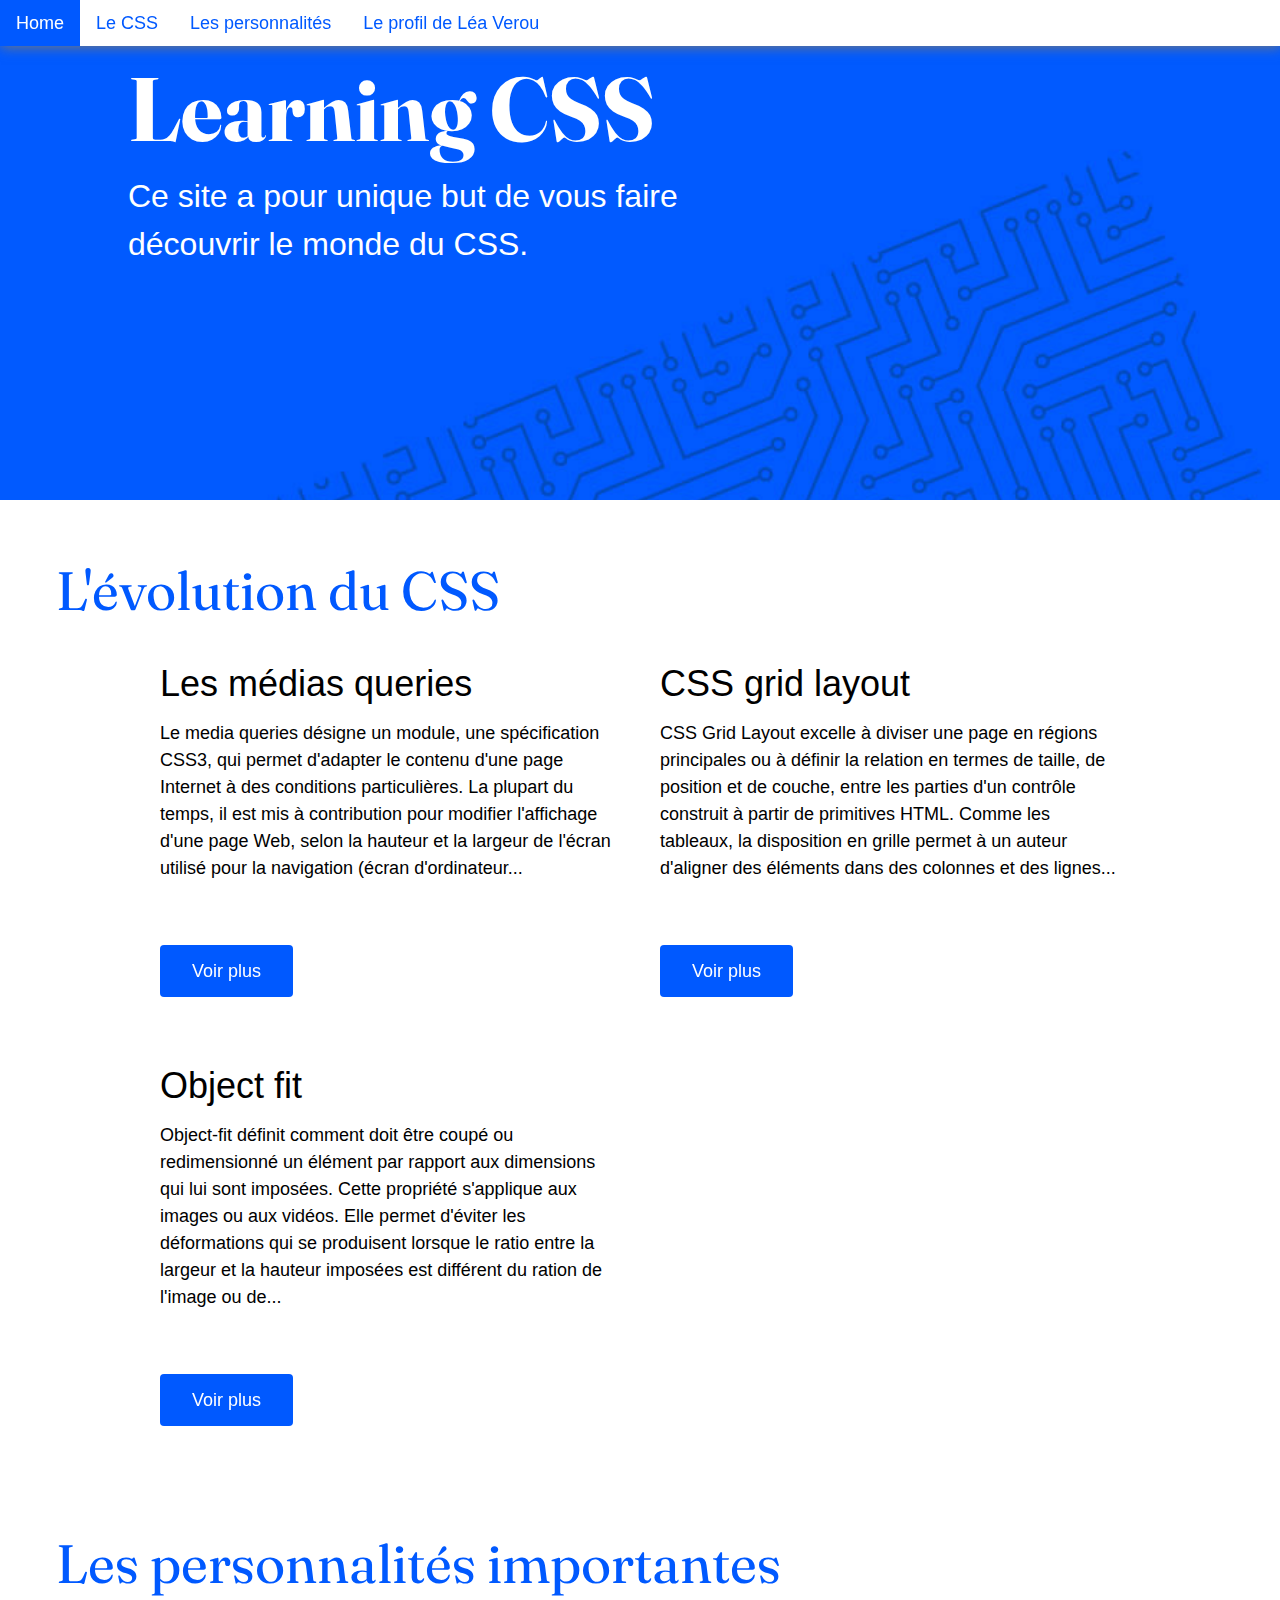
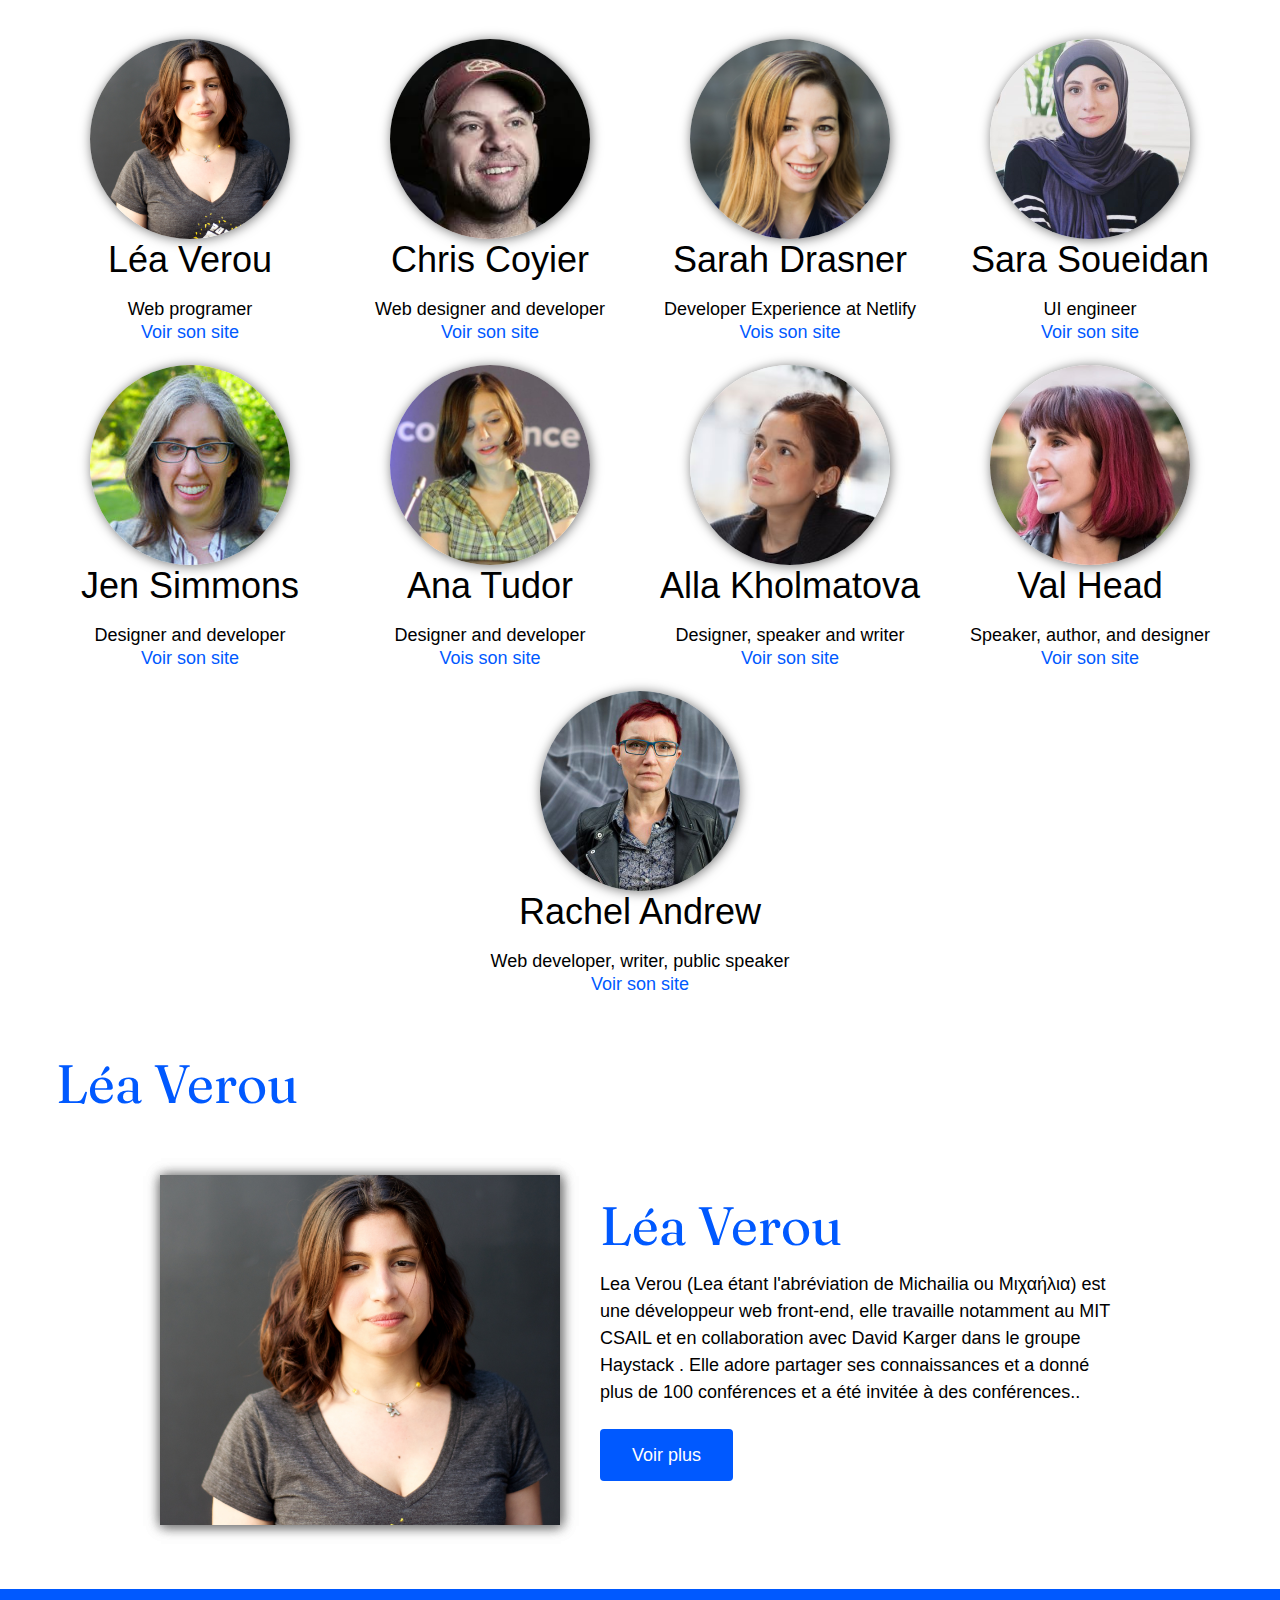
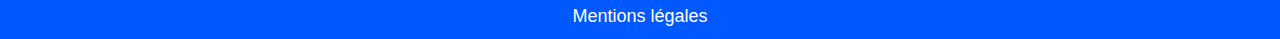
==== index.html @ d127ae35 "first commit" ====
<!DOCTYPE html>
<html lang="en" dir="ltr">

<head>
  <meta charset="utf-8">
  <title>homepage css</title>
  <link rel="stylesheet" href="css/reset.css">
  <link rel="stylesheet" href="css/style.css">
  <link rel="stylesheet" href="css/typographie.css">
  <link rel="stylesheet" href="css/media-queries.css">
  <link rel="stylesheet" href="css/grid.css">
  <link rel="icon" type="image/svg" href="images/flaticon.svg">

</head>

<body>
  <header>
    <label for="menu-burger" class="show-menu">&#9776;</label>
    <input type="checkbox" id="menu-burger" role="button">
  <nav class="header">
      <ul>
      <li><a href="index.html">Home</a></li>
          <li><a href="le-css.html">Le CSS</a></li>
          <li><a href="personnalites.html">Les personnalités</a></li>
          <li><a href="profil.html">Le profil de Léa Verou</a></li>
       </ul>
    </nav>
  </header>
    <div class="parallax">
      <div class="en-tete">
    <h1>Learning CSS</h1>
    <p>Ce site a pour unique but de vous faire découvrir le monde du CSS.</p>
  </div>
    </div>

        <div class="content-home">
      <h2> L'évolution du CSS </h2>
      <div class="grid-home">
        <div class="css-grid-item">
        <h3>Les médias queries </h3>
        <p>Le media queries désigne un module, une spécification CSS3, qui permet d'adapter le contenu d'une page Internet à des conditions particulières. La plupart du temps, il est mis à contribution pour modifier l'affichage d'une page Web, selon la hauteur et la largeur de l'écran utilisé pour la navigation (écran d'ordinateur...</p>
<a class="button" href="le-css.html"><span>Voir plus</span></a>
</div>
  <div class="css-grid-item">
      <h3> CSS grid layout</h3>
        <p>CSS Grid Layout excelle à diviser une page en régions principales ou à définir la relation en termes de taille, de position et de couche, entre les parties d'un contrôle construit à partir de primitives HTML. Comme les tableaux, la disposition en grille permet à un auteur d'aligner des éléments dans des colonnes et des lignes...
</p>
<a class="button" href="le-css.html"><span>Voir plus</span></a>
</div>
<div class="css-grid-item">
      <h3> Object fit </h3>
        <p>Object-fit définit comment doit être coupé ou redimensionné un élément par rapport aux dimensions qui lui sont imposées. Cette propriété s'applique aux images ou aux vidéos. Elle permet d'éviter les déformations qui se produisent lorsque le ratio entre la largeur et la hauteur imposées est différent du ration de l'image ou de...</p>
<a class="button" href="le-css.html"><span>Voir plus</span></a>
</div>
      </div>
        <h2> Les personnalités importantes </h2>
        <div class="perso">
        <section>
        <a href="profil.html">
        <img class="roundedImage" src="images/leaverou.jpg" alt=""/>
        </a>
        <h3> Léa Verou </h3>
        <p> Web programer</p>
        <a href="https://lea.verou.me/">Voir son site </a>
      </section>
        <section>
        <a href="personnalites.html">
        <img class="roundedImage" src="images/chriscoyier.jpeg" alt=""/>
        </a>
        <h3> Chris Coyier </h3>
        <p> Web designer and developer </p>
        <a href="https://chriscoyier.net/">Voir son site </a>
      </section>
        <section>
        <a href="personnalites.html">
        <img class="roundedImage" src="images/sarahdrasner.jpg" alt=""/>
        </a>
        <h3> Sarah Drasner </h3>
        <p> Developer Experience at Netlify </p>
        <a href="https://www.sarasoueidan.com/"> Vois son site </a>
      </section>
        <section>
        <a href="personnalites.html">
        <img class="roundedImage" src="images/sarasoueidan.jpg" alt=""/>
        </a>
        <h3> Sara Soueidan </h3>
        <p> UI engineer  </p>
        <a href="https://sarahdrasnerdesign.com/"> Voir son site </a>
      </section>
        <section>
        <a href="personnalites.html">
        <img class="roundedImage" src="images/jensimmons.jpeg" alt=""/>
        </a>
        <h3> Jen Simmons </h3>
        <p> Designer and developer </p>
        <a href="https://jensimmons.com/"> Voir son site </a>
      </section>
        <section>
        <a href="personnalites.html">
        <img class="roundedImage" src="images/anatudor.jpg" alt=""/>
        </a>
        <h3> Ana Tudor </h3>
        <p> Designer and developer </p>
        <a href="https://codepen.io/thebabydino"> Vois son site </a>
      </section>
        <section>
        <a href="personnalites.html">
        <img class="roundedImage" src="images/allakholmatova.jpg" alt=""/>
        </a>
        <h3> Alla Kholmatova </h3>
        <p> Designer, speaker and writer </p>
        <a href="https://www.craftui.com/"> Voir son site </a>
      </section>
        <section>
        <a href="personnalites.html">
        <img class="roundedImage" src="images/valhead.jpg" alt=""/>
        </a>
        <h3> Val Head </h3>
        <p> Speaker, author, and designer </p>
        <a href="https://valhead.com/"> Voir son site </a>
      </section>
        <section>
        <a href="personnalites.html">
        <img class="roundedImage" src="images/rachelandrew.jpg" alt=""/>
        </a>
        <h3> Rachel Andrew </h3>
        <p> Web developer, writer, public speaker </p>
        <a href="https://rachelandrew.co.uk/"> Voir son site </a>
      </section>
        </div>
        <h2> Léa Verou </h2>
<div class="leaverou">
<section class="img-lea">
  <a href="profil.html">
  <img  class="img-lea" src="images/leaverou.jpg" alt=""/>
  </a>
</section>
<section class="texte-lea">
  <h2>Léa Verou</h2>
        <p>   Lea Verou (Lea étant l'abréviation de Michailia ou Μιχαήλια) est une développeur web front-end, elle travaille notamment au MIT CSAIL et en collaboration avec David Karger dans le groupe Haystack .

Elle adore partager ses connaissances et a donné plus de 100 conférences et a été invitée à des conférences..</p>
        <a class="button" href="profil.html"><span>Voir plus</span></a>
</section>
</div>
</div>
      <footer>
          <br>
        <ul>
        <li><a href="mentions-legales.html">Mentions légales</a></li>
        </ul>
      </footer>
</body>
</html>
---- css/style.css ----
@import url('https://fonts.googleapis.com/css2?family=Fraunces&display=swapx');

* {
  box-sizing: border-box;
  margin: 0px;
  padding: 0px;
}

body {
  font-family: sans-serif;
  font-family: Arial, Helvetica, sans-serif;
  font-size: 18px;
  position:relative;
}

/* menu */
.header{
  position: fixed;
  width: 100%;
  background-color: white;
  box-shadow: 1px 1px 12px #777;
}

nav ul{
  display: block;
  padding: 0;
  list-style-type : none;
  display: flex;
}

nav li {
  float: left;
    list-style-type: none;
}

nav li a {
  display: block;
  text-align: center;
  padding: 14px 16px;
  text-decoration: none;
  cursor: pointer;
  color: #0059ff;
}

nav li a:hover {
  background-color: #0059ff;
  color: white;
}

@keyframes menuShow {
  0% {
    right: -200px;
  } /*en dehosr de la vue*/
  100% {
    right: 0;
  } /* visible*/
}

header input[type="checkbox"]{
  display: none;
}

header input[type="checkbox"]:checked ~ nav{
  display: block;
  animation: menuShow 0.5s normal;
}

header label{
  float: right;
  display: none;
  font-size: 2rem;
  padding-left: 20px;
  line-height: 50px;
  background-color: white;
  width: 100%;
  position: fixed;
  cursor: pointer;
  color: #0059ff;
  box-shadow: 1px 1px 12px #777;
}

@media screen and (max-width: 600px){

  header label{
    display: block;
  }

  header nav{
    position: absolute;
    z-index: 10;
    display: none;
    right: 0em;
    top: 50px;
    width: 150px;

  }

  nav ul{
    flex-direction: column;
    margin: 0;
  }

}

/* footer */
footer {
  background-color: #0059ff;
  height: 50px;
  width: 100%;
  text-align: center;
  margin-top: 64px;
}
footer li a {
  text-decoration: none;
  color: white;
}

/* buttons */
.button {
  background-color: #0059ff;
  border: none;
  color: white;
  padding: 16px 32px;
  text-align: center;
  cursor: pointer;
  border-radius: 4px;
}
.button span {
  cursor: pointer;
  display: inline-block;
  position: relative;
  transition: 0.5s;
  margin: 40px 0px 40px 0px;
}

.button span:after {
  content: '\00bb';
  position: absolute;
  opacity: 0;
  top: 0;
  right: -20px;
  transition: 0.5s;
}

.button:hover span {
  padding-right: 25px;
}

.button:hover span:after {
  opacity: 1;
  right: 0;
}


/* homepage */

.parallax {
  background-image: url("images/parallax.jpg");
  height: 500px;
  width: 100%;
  background-attachment: fixed;
  background-position: right;
  background-repeat: no-repeat;
  background-size: cover;
}

.en-tete{
  max-width: 600px;
  margin-left: 10vw;

}

.content-home {
  max-width: 1200px;
  margin: 0 auto;
}

 .roundedImage{
    overflow:hidden;
    border-radius:100%;
    box-shadow: 1px 1px 12px #777;
    width:200px;
    height:200px;
}

.perso {
      display: flex;
      flex-wrap: wrap;
      margin-top: 24px;
}

.perso section {
  text-align: center;
  width: 300px;
  max-width: 1200px;
  margin: 0 auto;
  padding-top: 24px;
}

.perso img:hover {
   opacity: 0.8;
}
.leaverou {
  max-width: 75vw;
  margin: 0 auto;
  margin-top: 64px;
  display: flex;
  flex-direction: row;
  border: black;
}
.img-lea {
  width: 400px;
  height: 350px;
  object-fit: cover;
  object-position: 20% 10%;
  box-shadow: 1px 1px 12px #777;
}

.texte-lea {
  margin-left: 40px;
}
.texte-lea h2 {
  margin: 0px;
  padding-top: 24px;
}

/* page mention légale */

.list-mentions li{
  float: none;
  padding: 10px 40px 10px 40px ;
  background-color: white;
}

/* profil page */
.img-lea-profil {
  width: 400px;
  height: 600px;
  object-fit: cover;
  object-position: 30% 10%;
  box-shadow: 1px 1px 12px #777;
}

/* CSS */

.css {
  max-width: 700px;
  margin: 0 auto;
  padding: 10px 20px 10px 20px;
}

.css h3 {
  font-family: "Fraunces";
  font-weight: bold;
  font-size: 3em;
  color: #0059ff;
  padding-top: 64px;
}
.css p {
  padding-top: 24px;
  line-height: 1.5em;
}
---- css/typographie.css ----
h1 {
  text-align: center;
  font-family: "Fraunces";
  font-weight: bold;
  font-size: 5.625rem;
  color: #0059ff;
  padding-top: 64px;
}


h2 {
  column-span: all;
  font-family: "Fraunces";
  font-size: 3em;
  color: #0059ff;
  margin: 64px 16px 24px 16px;
}

h3 {
  font-size: 2em;
  font-weight: lighter;
}
p {
  padding-top: 18px;
  color: black;
  line-height: 1.5em;
}
a{
  text-decoration: none;
  color: #0059ff;
}
---- css/media-queries.css ----
/* Extra small devices (phones, 600px and down) */
@media only screen and (max-width: 600px) {
  h1{
    font-size: 4rem;
  }
  .parallax h1{
    color: white;
    font-size: 4rem;
    text-align: left;
  }
  .parallax p {
    color: white;
    font-size: 2em;
  }
  .leaverou {
    flex-direction: column;
  }
}

/* Small devices (portrait tablets and large phones, 600px and up) */
@media only screen and (min-width: 600px) {
  h1{
    font-size: 4rem;
  }
  .parallax h1{
    color: white;
    font-size: 4rem;
    text-align: left;
  }
  .parallax p {
    color: white;
    font-size: 2rem;
  }

}


/* Medium devices (landscape tablets, 768px and up) */
@media only screen and (min-width: 768px) {
  h1{
    font-size: 4rem;
  }
  .parallax h1{
    color: white;
    font-size: 4rem;
    text-align: left;
  }
  .parallax p {
    color: white;
    font-size: rem;
  }
}

/* Large devices (laptops/desktops, 992px and up) */
@media only screen and (min-width: 992px) {
  .parallax h1{
    color: white;
    font-size: 5.625rem;
    text-align: left;
  }
  .parallax p {
    color: white;
    font-size: 2rem;
  }


}

@media only screen and (max-width: 992px) {
.leaverou {
  flex-direction: column;
}
}
/* Extra large devices (large laptops and desktops, 1200px and up) */
@media only screen and (min-width: 1200px) {
  .parallax h1{
    color: white;
    font-size: 5.625rem;
    text-align: left;
  }

  .parallax p {
    color: white;
    font-size: 2rem;
  }

}
---- css/grid.css ----
.grid-home{
  display : grid;
  grid-template-columns: repeat(auto-fit, minmax(300px, 1fr));
  grid-column-gap : 40px;
  max-width: 75vw;
  margin: 0 auto;
}

.css-grid-item {
  min-width: 350px;
  margin: 24px 0 24px 0;
}

.css-grid-item p {
  margin-bottom: 40px;
  line-height: 1.5em;
}

.perso-conteneur{
  display : grid;
  grid-template-columns: repeat(auto-fit, minmax(300px, 1fr));
  grid-column-gap : 16px;
  grid-row-gap : 40px;
  max-width: 75vw;
  margin: 0 auto;
  margin-top: 64px;
}

.perso-grid-item {
  max-width: 600px;
}
.perso-grid-item img {
  width: 100%;
}

.perso-grid-item h3 {
 margin-top: 24px;
}
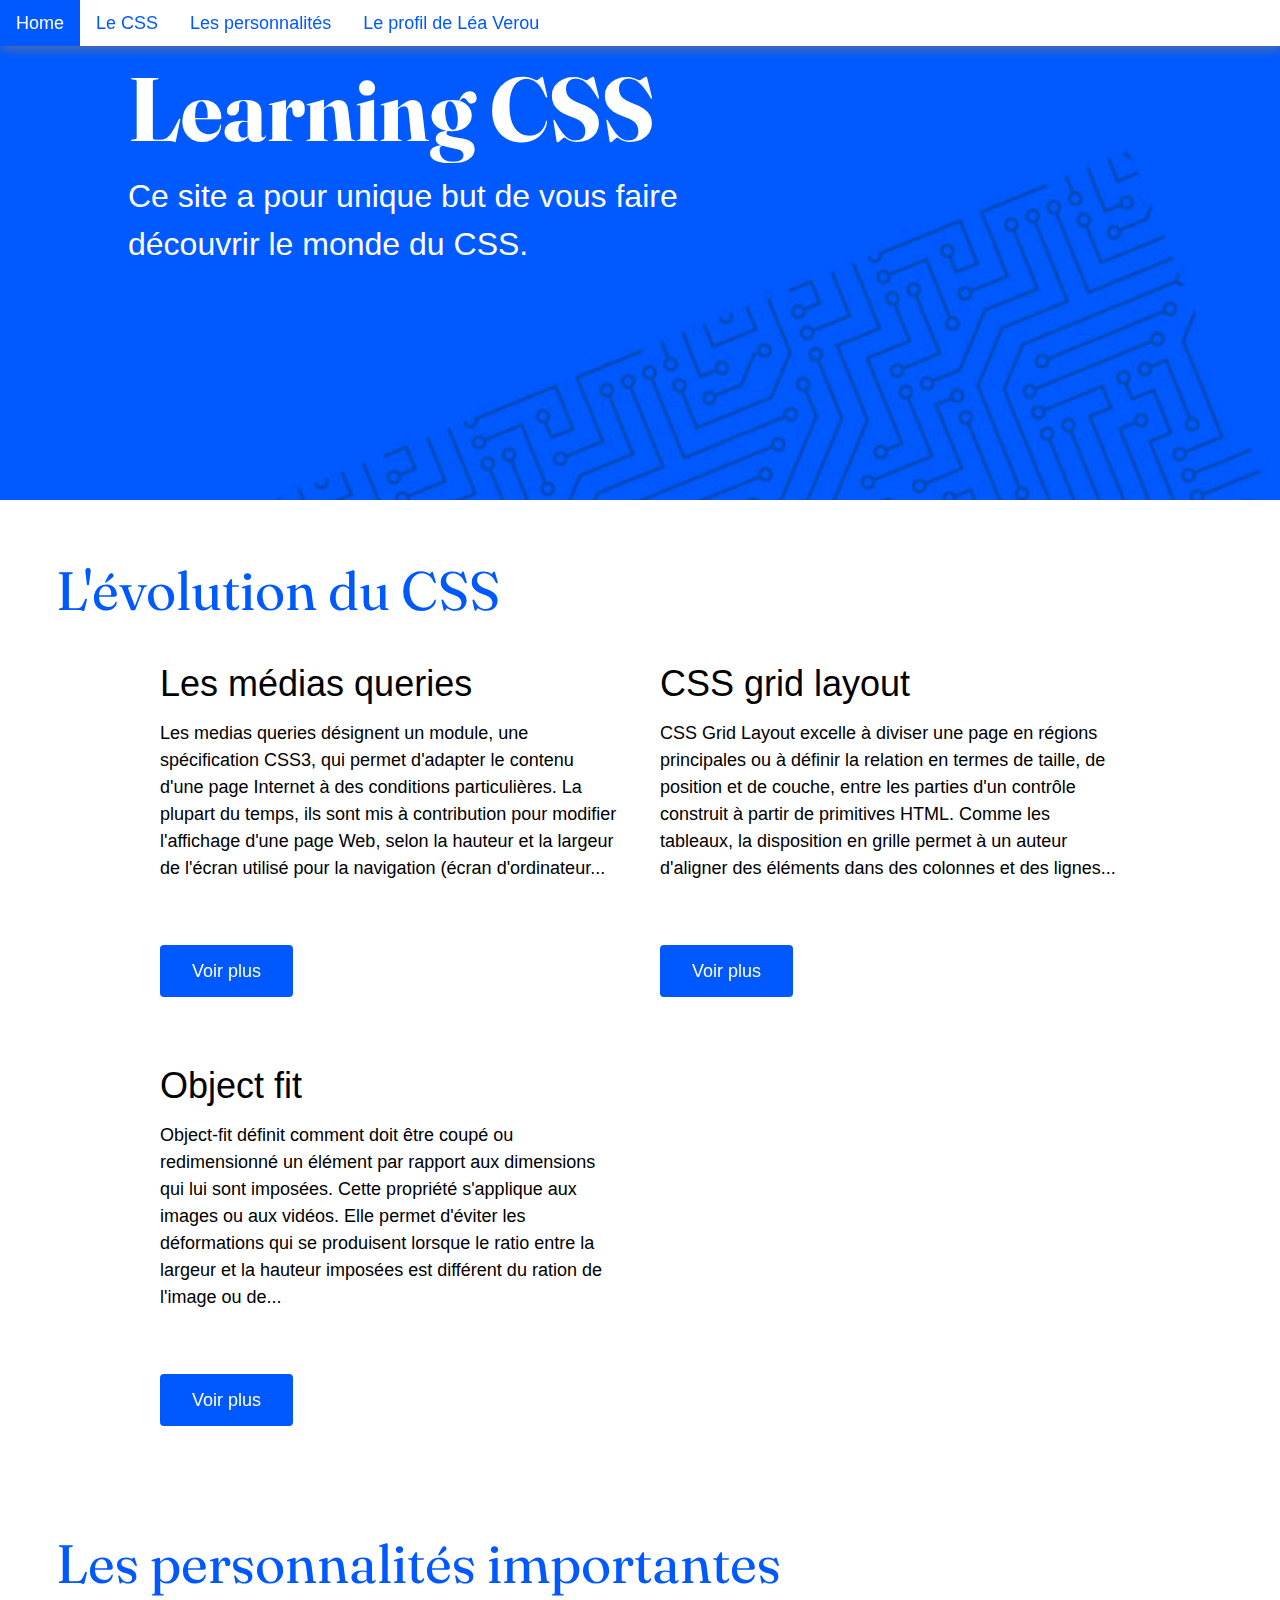
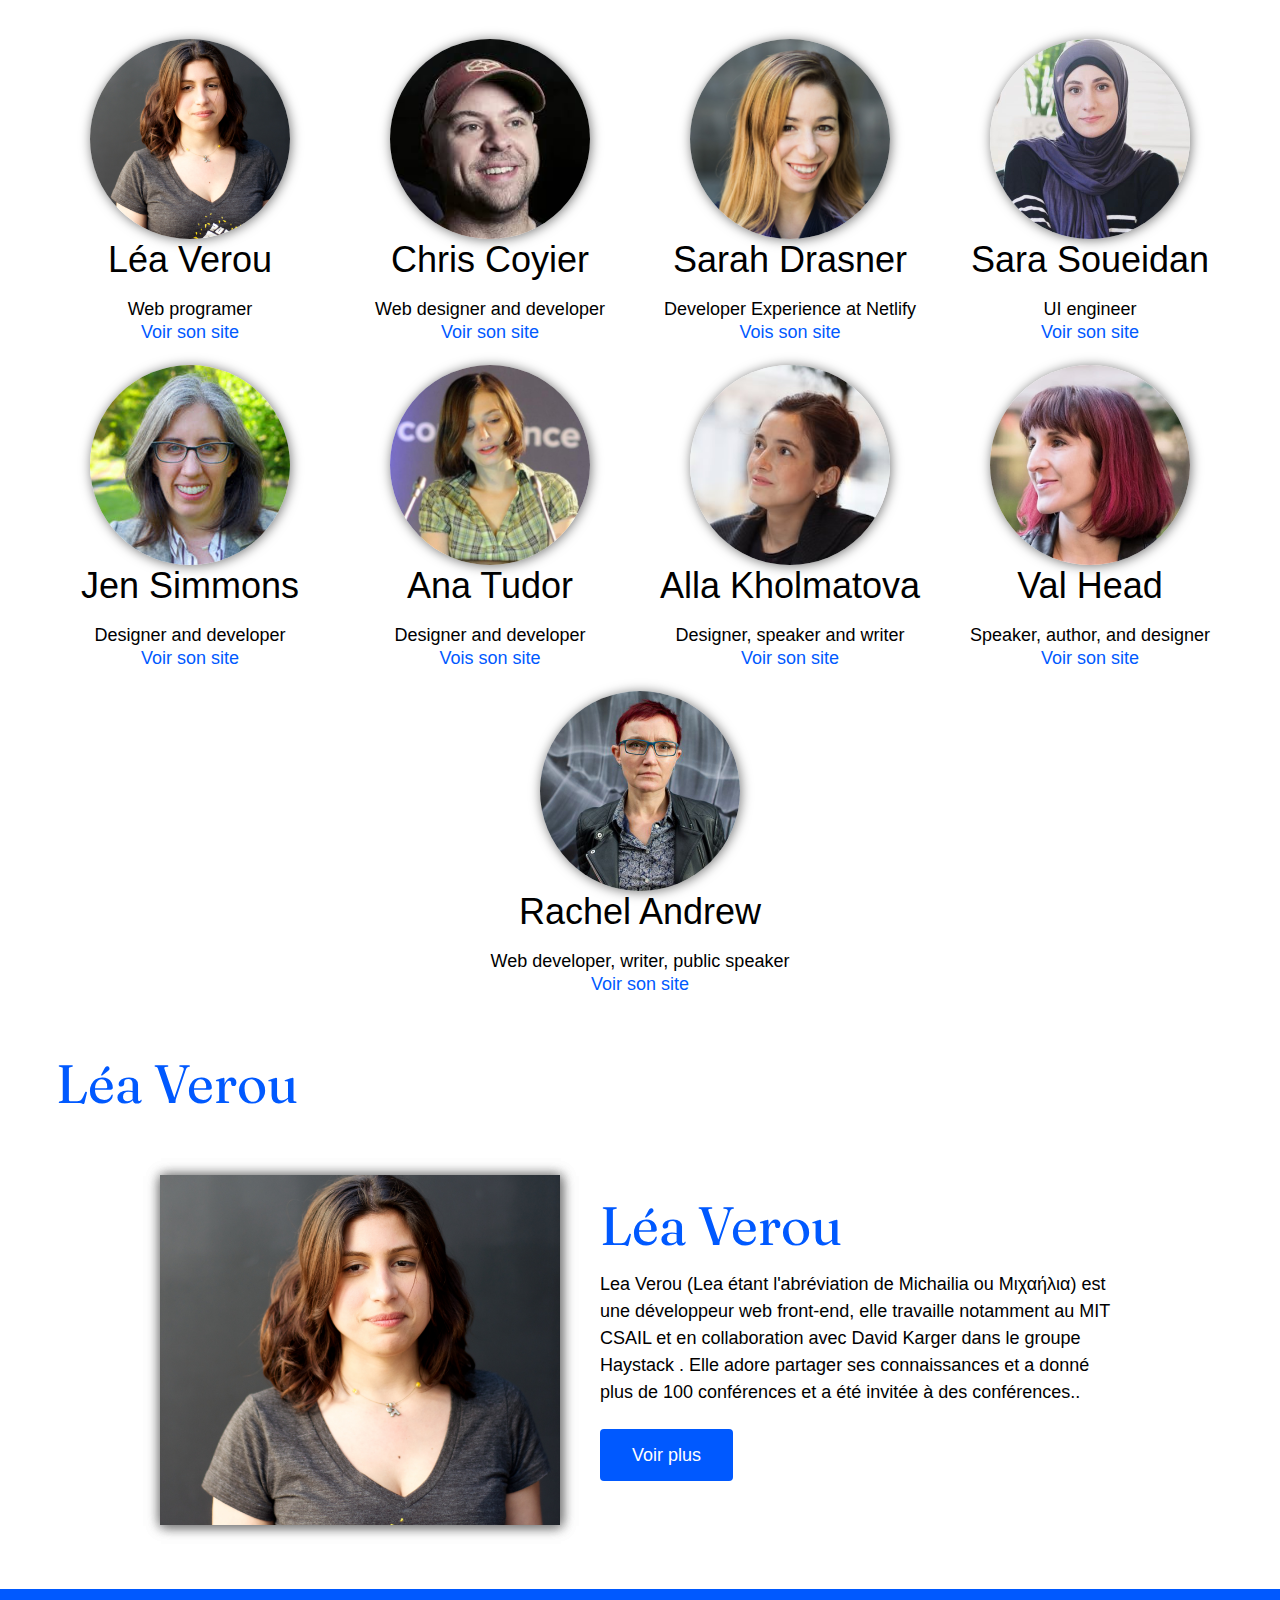
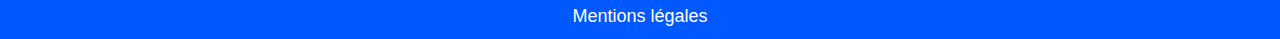
==== commit 23d5f390: "23/02/2021" ====
--- a/index.html
+++ b/index.html
@@ -1,154 +1,175 @@
 <!DOCTYPE html>
 <html lang="en" dir="ltr">
+  <head>
+    <meta charset="utf-8" />
+    <title>homepage css</title>
+    <link rel="stylesheet" href="css/reset.css" />
+    <link rel="stylesheet" href="css/style.css" />
+    <link rel="stylesheet" href="css/typographie.css" />
+    <link rel="stylesheet" href="css/media-queries.css" />
+    <link rel="stylesheet" href="css/grid.css" />
+    <link rel="icon" type="image/svg" href="images/flaticon.svg" />
+  </head>
 
-<head>
-  <meta charset="utf-8">
-  <title>homepage css</title>
-  <link rel="stylesheet" href="css/reset.css">
-  <link rel="stylesheet" href="css/style.css">
-  <link rel="stylesheet" href="css/typographie.css">
-  <link rel="stylesheet" href="css/media-queries.css">
-  <link rel="stylesheet" href="css/grid.css">
-  <link rel="icon" type="image/svg" href="images/flaticon.svg">
-
-</head>
-
-<body>
-  <header>
-    <label for="menu-burger" class="show-menu">&#9776;</label>
-    <input type="checkbox" id="menu-burger" role="button">
-  <nav class="header">
-      <ul>
-      <li><a href="index.html">Home</a></li>
+  <body>
+    <header>
+      <label for="menu-burger" class="show-menu">&#9776;</label>
+      <input type="checkbox" id="menu-burger" role="button" />
+      <nav class="header">
+        <ul>
+          <li><a href="index.html">Home</a></li>
           <li><a href="le-css.html">Le CSS</a></li>
           <li><a href="personnalites.html">Les personnalités</a></li>
           <li><a href="profil.html">Le profil de Léa Verou</a></li>
-       </ul>
-    </nav>
-  </header>
+        </ul>
+      </nav>
+    </header>
     <div class="parallax">
       <div class="en-tete">
-    <h1>Learning CSS</h1>
-    <p>Ce site a pour unique but de vous faire découvrir le monde du CSS.</p>
-  </div>
+        <h1>Learning CSS</h1>
+        <p>
+          Ce site a pour unique but de vous faire découvrir le monde du CSS.
+        </p>
+      </div>
     </div>
 
-        <div class="content-home">
-      <h2> L'évolution du CSS </h2>
+    <div class="content-home">
+      <h2>L'évolution du CSS</h2>
       <div class="grid-home">
         <div class="css-grid-item">
-        <h3>Les médias queries </h3>
-        <p>Le media queries désigne un module, une spécification CSS3, qui permet d'adapter le contenu d'une page Internet à des conditions particulières. La plupart du temps, il est mis à contribution pour modifier l'affichage d'une page Web, selon la hauteur et la largeur de l'écran utilisé pour la navigation (écran d'ordinateur...</p>
-<a class="button" href="le-css.html"><span>Voir plus</span></a>
-</div>
-  <div class="css-grid-item">
-      <h3> CSS grid layout</h3>
-        <p>CSS Grid Layout excelle à diviser une page en régions principales ou à définir la relation en termes de taille, de position et de couche, entre les parties d'un contrôle construit à partir de primitives HTML. Comme les tableaux, la disposition en grille permet à un auteur d'aligner des éléments dans des colonnes et des lignes...
-</p>
-<a class="button" href="le-css.html"><span>Voir plus</span></a>
-</div>
-<div class="css-grid-item">
-      <h3> Object fit </h3>
-        <p>Object-fit définit comment doit être coupé ou redimensionné un élément par rapport aux dimensions qui lui sont imposées. Cette propriété s'applique aux images ou aux vidéos. Elle permet d'éviter les déformations qui se produisent lorsque le ratio entre la largeur et la hauteur imposées est différent du ration de l'image ou de...</p>
-<a class="button" href="le-css.html"><span>Voir plus</span></a>
-</div>
+          <h3>Les médias queries</h3>
+          <p>
+            Les medias queries désignent un module, une spécification CSS3, qui
+            permet d'adapter le contenu d'une page Internet à des conditions
+            particulières. La plupart du temps, ils sont mis à contribution pour
+            modifier l'affichage d'une page Web, selon la hauteur et la largeur
+            de l'écran utilisé pour la navigation (écran d'ordinateur...
+          </p>
+          <a class="button" href="le-css.html"><span>Voir plus</span></a>
+        </div>
+        <div class="css-grid-item">
+          <h3>CSS grid layout</h3>
+          <p>
+            CSS Grid Layout excelle à diviser une page en régions principales ou
+            à définir la relation en termes de taille, de position et de couche,
+            entre les parties d'un contrôle construit à partir de primitives
+            HTML. Comme les tableaux, la disposition en grille permet à un
+            auteur d'aligner des éléments dans des colonnes et des lignes...
+          </p>
+          <a class="button" href="le-css.html"><span>Voir plus</span></a>
+        </div>
+        <div class="css-grid-item">
+          <h3>Object fit</h3>
+          <p>
+            Object-fit définit comment doit être coupé ou redimensionné un
+            élément par rapport aux dimensions qui lui sont imposées. Cette
+            propriété s'applique aux images ou aux vidéos. Elle permet d'éviter
+            les déformations qui se produisent lorsque le ratio entre la largeur
+            et la hauteur imposées est différent du ration de l'image ou de...
+          </p>
+          <a class="button" href="le-css.html"><span>Voir plus</span></a>
+        </div>
       </div>
-        <h2> Les personnalités importantes </h2>
-        <div class="perso">
+      <h2>Les personnalités importantes</h2>
+      <div class="perso">
         <section>
-        <a href="profil.html">
-        <img class="roundedImage" src="images/leaverou.jpg" alt=""/>
-        </a>
-        <h3> Léa Verou </h3>
-        <p> Web programer</p>
-        <a href="https://lea.verou.me/">Voir son site </a>
-      </section>
+          <a href="profil.html">
+            <img class="roundedImage" src="images/leaverou.jpg" alt="" />
+          </a>
+          <h3>Léa Verou</h3>
+          <p>Web programer</p>
+          <a href="https://lea.verou.me/">Voir son site </a>
+        </section>
         <section>
-        <a href="personnalites.html">
-        <img class="roundedImage" src="images/chriscoyier.jpeg" alt=""/>
-        </a>
-        <h3> Chris Coyier </h3>
-        <p> Web designer and developer </p>
-        <a href="https://chriscoyier.net/">Voir son site </a>
-      </section>
+          <a href="personnalites.html">
+            <img class="roundedImage" src="images/chriscoyier.jpeg" alt="" />
+          </a>
+          <h3>Chris Coyier</h3>
+          <p>Web designer and developer</p>
+          <a href="https://chriscoyier.net/">Voir son site </a>
+        </section>
         <section>
-        <a href="personnalites.html">
-        <img class="roundedImage" src="images/sarahdrasner.jpg" alt=""/>
-        </a>
-        <h3> Sarah Drasner </h3>
-        <p> Developer Experience at Netlify </p>
-        <a href="https://www.sarasoueidan.com/"> Vois son site </a>
-      </section>
+          <a href="personnalites.html">
+            <img class="roundedImage" src="images/sarahdrasner.jpg" alt="" />
+          </a>
+          <h3>Sarah Drasner</h3>
+          <p>Developer Experience at Netlify</p>
+          <a href="https://www.sarasoueidan.com/"> Vois son site </a>
+        </section>
         <section>
-        <a href="personnalites.html">
-        <img class="roundedImage" src="images/sarasoueidan.jpg" alt=""/>
-        </a>
-        <h3> Sara Soueidan </h3>
-        <p> UI engineer  </p>
-        <a href="https://sarahdrasnerdesign.com/"> Voir son site </a>
-      </section>
+          <a href="personnalites.html">
+            <img class="roundedImage" src="images/sarasoueidan.jpg" alt="" />
+          </a>
+          <h3>Sara Soueidan</h3>
+          <p>UI engineer</p>
+          <a href="https://sarahdrasnerdesign.com/"> Voir son site </a>
+        </section>
         <section>
-        <a href="personnalites.html">
-        <img class="roundedImage" src="images/jensimmons.jpeg" alt=""/>
-        </a>
-        <h3> Jen Simmons </h3>
-        <p> Designer and developer </p>
-        <a href="https://jensimmons.com/"> Voir son site </a>
-      </section>
+          <a href="personnalites.html">
+            <img class="roundedImage" src="images/jensimmons.jpeg" alt="" />
+          </a>
+          <h3>Jen Simmons</h3>
+          <p>Designer and developer</p>
+          <a href="https://jensimmons.com/"> Voir son site </a>
+        </section>
         <section>
-        <a href="personnalites.html">
-        <img class="roundedImage" src="images/anatudor.jpg" alt=""/>
-        </a>
-        <h3> Ana Tudor </h3>
-        <p> Designer and developer </p>
-        <a href="https://codepen.io/thebabydino"> Vois son site </a>
-      </section>
+          <a href="personnalites.html">
+            <img class="roundedImage" src="images/anatudor.jpg" alt="" />
+          </a>
+          <h3>Ana Tudor</h3>
+          <p>Designer and developer</p>
+          <a href="https://codepen.io/thebabydino"> Vois son site </a>
+        </section>
         <section>
-        <a href="personnalites.html">
-        <img class="roundedImage" src="images/allakholmatova.jpg" alt=""/>
-        </a>
-        <h3> Alla Kholmatova </h3>
-        <p> Designer, speaker and writer </p>
-        <a href="https://www.craftui.com/"> Voir son site </a>
-      </section>
+          <a href="personnalites.html">
+            <img class="roundedImage" src="images/allakholmatova.jpg" alt="" />
+          </a>
+          <h3>Alla Kholmatova</h3>
+          <p>Designer, speaker and writer</p>
+          <a href="https://www.craftui.com/"> Voir son site </a>
+        </section>
         <section>
-        <a href="personnalites.html">
-        <img class="roundedImage" src="images/valhead.jpg" alt=""/>
-        </a>
-        <h3> Val Head </h3>
-        <p> Speaker, author, and designer </p>
-        <a href="https://valhead.com/"> Voir son site </a>
-      </section>
+          <a href="personnalites.html">
+            <img class="roundedImage" src="images/valhead.jpg" alt="" />
+          </a>
+          <h3>Val Head</h3>
+          <p>Speaker, author, and designer</p>
+          <a href="https://valhead.com/"> Voir son site </a>
+        </section>
         <section>
-        <a href="personnalites.html">
-        <img class="roundedImage" src="images/rachelandrew.jpg" alt=""/>
-        </a>
-        <h3> Rachel Andrew </h3>
-        <p> Web developer, writer, public speaker </p>
-        <a href="https://rachelandrew.co.uk/"> Voir son site </a>
-      </section>
-        </div>
-        <h2> Léa Verou </h2>
-<div class="leaverou">
-<section class="img-lea">
-  <a href="profil.html">
-  <img  class="img-lea" src="images/leaverou.jpg" alt=""/>
-  </a>
-</section>
-<section class="texte-lea">
-  <h2>Léa Verou</h2>
-        <p>   Lea Verou (Lea étant l'abréviation de Michailia ou Μιχαήλια) est une développeur web front-end, elle travaille notamment au MIT CSAIL et en collaboration avec David Karger dans le groupe Haystack .
-
-Elle adore partager ses connaissances et a donné plus de 100 conférences et a été invitée à des conférences..</p>
-        <a class="button" href="profil.html"><span>Voir plus</span></a>
-</section>
-</div>
-</div>
-      <footer>
-          <br>
-        <ul>
+          <a href="personnalites.html">
+            <img class="roundedImage" src="images/rachelandrew.jpg" alt="" />
+          </a>
+          <h3>Rachel Andrew</h3>
+          <p>Web developer, writer, public speaker</p>
+          <a href="https://rachelandrew.co.uk/"> Voir son site </a>
+        </section>
+      </div>
+      <h2>Léa Verou</h2>
+      <div class="leaverou">
+        <section class="img-lea">
+          <a href="profil.html">
+            <img class="img-lea" src="images/leaverou.jpg" alt="" />
+          </a>
+        </section>
+        <section class="texte-lea">
+          <h2>Léa Verou</h2>
+          <p>
+            Lea Verou (Lea étant l'abréviation de Michailia ou Μιχαήλια) est une
+            développeur web front-end, elle travaille notamment au MIT CSAIL et
+            en collaboration avec David Karger dans le groupe Haystack . Elle
+            adore partager ses connaissances et a donné plus de 100 conférences
+            et a été invitée à des conférences..
+          </p>
+          <a class="button" href="profil.html"><span>Voir plus</span></a>
+        </section>
+      </div>
+    </div>
+    <footer>
+      <br />
+      <ul>
         <li><a href="mentions-legales.html">Mentions légales</a></li>
-        </ul>
-      </footer>
-</body>
+      </ul>
+    </footer>
+  </body>
 </html>
--- a/css/style.css
+++ b/css/style.css
@@ -1,4 +1,4 @@
-@import url('https://fonts.googleapis.com/css2?family=Fraunces&display=swapx');
+@import url("https://fonts.googleapis.com/css2?family=Fraunces&display=swapx");
 
 * {
   box-sizing: border-box;
@@ -10,27 +10,27 @@
   font-family: sans-serif;
   font-family: Arial, Helvetica, sans-serif;
   font-size: 18px;
-  position:relative;
+  position: relative;
 }
 
 /* menu */
-.header{
+.header {
   position: fixed;
   width: 100%;
   background-color: white;
   box-shadow: 1px 1px 12px #777;
 }
 
-nav ul{
+nav ul {
   display: block;
   padding: 0;
-  list-style-type : none;
+  list-style-type: none;
   display: flex;
 }
 
 nav li {
   float: left;
-    list-style-type: none;
+  list-style-type: none;
 }
 
 nav li a {
@@ -56,16 +56,16 @@
   } /* visible*/
 }
 
-header input[type="checkbox"]{
+header input[type="checkbox"] {
   display: none;
 }
 
-header input[type="checkbox"]:checked ~ nav{
+header input[type="checkbox"]:checked ~ nav {
   display: block;
   animation: menuShow 0.5s normal;
 }
 
-header label{
+header label {
   float: right;
   display: none;
   font-size: 2rem;
@@ -79,27 +79,24 @@
   box-shadow: 1px 1px 12px #777;
 }
 
-@media screen and (max-width: 600px){
-
-  header label{
+@media screen and (max-width: 600px) {
+  header label {
     display: block;
   }
 
-  header nav{
+  header nav {
     position: absolute;
     z-index: 10;
     display: none;
     right: 0em;
     top: 50px;
     width: 150px;
-
   }
 
-  nav ul{
+  nav ul {
     flex-direction: column;
     margin: 0;
   }
-
 }
 
 /* footer */
@@ -134,7 +131,7 @@
 }
 
 .button span:after {
-  content: '\00bb';
+  content: "\00bb";
   position: absolute;
   opacity: 0;
   top: 0;
@@ -151,7 +148,6 @@
   right: 0;
 }
 
-
 /* homepage */
 
 .parallax {
@@ -164,10 +160,9 @@
   background-size: cover;
 }
 
-.en-tete{
+.en-tete {
   max-width: 600px;
   margin-left: 10vw;
-
 }
 
 .content-home {
@@ -175,18 +170,18 @@
   margin: 0 auto;
 }
 
- .roundedImage{
-    overflow:hidden;
-    border-radius:100%;
-    box-shadow: 1px 1px 12px #777;
-    width:200px;
-    height:200px;
+.roundedImage {
+  overflow: hidden;
+  border-radius: 100%;
+  box-shadow: 1px 1px 12px #777;
+  width: 200px;
+  height: 200px;
 }
 
 .perso {
-      display: flex;
-      flex-wrap: wrap;
-      margin-top: 24px;
+  display: flex;
+  flex-wrap: wrap;
+  margin-top: 24px;
 }
 
 .perso section {
@@ -198,7 +193,7 @@
 }
 
 .perso img:hover {
-   opacity: 0.8;
+  opacity: 0.8;
 }
 .leaverou {
   max-width: 75vw;
@@ -225,10 +220,12 @@
 }
 
 /* page mention légale */
-
-.list-mentions li{
+.list-mentions{
+  margin-top: 64px;
+}
+.list-mentions li {
   float: none;
-  padding: 10px 40px 10px 40px ;
+  padding: 10px 40px 10px 40px;
   background-color: white;
 }
 
@@ -238,6 +235,7 @@
   height: 600px;
   object-fit: cover;
   object-position: 30% 10%;
+  border-radius: 7px;
   box-shadow: 1px 1px 12px #777;
 }
 
--- a/css/typographie.css
+++ b/css/typographie.css
@@ -6,7 +6,6 @@
   color: #0059ff;
   padding-top: 64px;
 }
-
 
 h2 {
   column-span: all;
@@ -25,7 +24,7 @@
   color: black;
   line-height: 1.5em;
 }
-a{
+a {
   text-decoration: none;
   color: #0059ff;
 }
--- a/css/media-queries.css
+++ b/css/media-queries.css
@@ -1,9 +1,9 @@
 /* Extra small devices (phones, 600px and down) */
 @media only screen and (max-width: 600px) {
-  h1{
+  h1 {
     font-size: 4rem;
   }
-  .parallax h1{
+  .parallax h1 {
     color: white;
     font-size: 4rem;
     text-align: left;
@@ -19,10 +19,10 @@
 
 /* Small devices (portrait tablets and large phones, 600px and up) */
 @media only screen and (min-width: 600px) {
-  h1{
+  h1 {
     font-size: 4rem;
   }
-  .parallax h1{
+  .parallax h1 {
     color: white;
     font-size: 4rem;
     text-align: left;
@@ -31,16 +31,14 @@
     color: white;
     font-size: 2rem;
   }
-
 }
-
 
 /* Medium devices (landscape tablets, 768px and up) */
 @media only screen and (min-width: 768px) {
-  h1{
+  h1 {
     font-size: 4rem;
   }
-  .parallax h1{
+  .parallax h1 {
     color: white;
     font-size: 4rem;
     text-align: left;
@@ -53,7 +51,7 @@
 
 /* Large devices (laptops/desktops, 992px and up) */
 @media only screen and (min-width: 992px) {
-  .parallax h1{
+  .parallax h1 {
     color: white;
     font-size: 5.625rem;
     text-align: left;
@@ -62,18 +60,16 @@
     color: white;
     font-size: 2rem;
   }
-
-
 }
 
 @media only screen and (max-width: 992px) {
-.leaverou {
-  flex-direction: column;
-}
+  .leaverou {
+    flex-direction: column;
+  }
 }
 /* Extra large devices (large laptops and desktops, 1200px and up) */
 @media only screen and (min-width: 1200px) {
-  .parallax h1{
+  .parallax h1 {
     color: white;
     font-size: 5.625rem;
     text-align: left;
@@ -83,5 +79,4 @@
     color: white;
     font-size: 2rem;
   }
-
 }
--- a/css/grid.css
+++ b/css/grid.css
@@ -1,7 +1,7 @@
-.grid-home{
-  display : grid;
+.grid-home {
+  display: grid;
   grid-template-columns: repeat(auto-fit, minmax(300px, 1fr));
-  grid-column-gap : 40px;
+  grid-column-gap: 40px;
   max-width: 75vw;
   margin: 0 auto;
 }
@@ -16,11 +16,11 @@
   line-height: 1.5em;
 }
 
-.perso-conteneur{
-  display : grid;
+.perso-conteneur {
+  display: grid;
   grid-template-columns: repeat(auto-fit, minmax(300px, 1fr));
-  grid-column-gap : 16px;
-  grid-row-gap : 40px;
+  grid-column-gap: 16px;
+  grid-row-gap: 40px;
   max-width: 75vw;
   margin: 0 auto;
   margin-top: 64px;
@@ -31,8 +31,10 @@
 }
 .perso-grid-item img {
   width: 100%;
+  border-radius: 7px;
+  box-shadow: 1px 1px 12px #777;
 }
 
 .perso-grid-item h3 {
- margin-top: 24px;
+  margin-top: 24px;
 }
